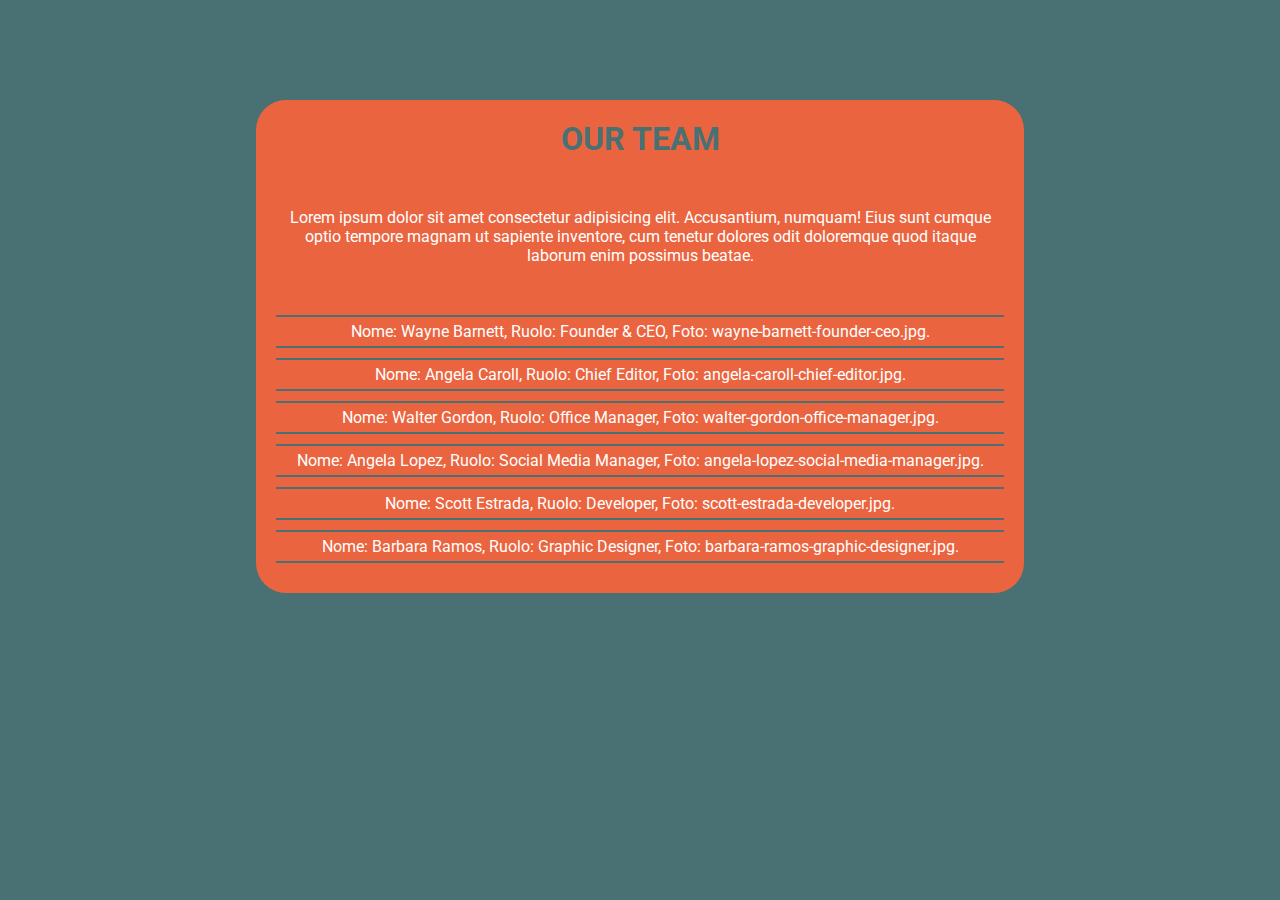
==== bonus/index.html @ c10b6f4f "Creata la cartella bonus" ====
<!DOCTYPE html>
<html lang="en">
<head>
    <meta charset="UTF-8">
    <meta http-equiv="X-UA-Compatible" content="IE=edge">
    <meta name="viewport" content="width=device-width, initial-scale=1.0">

    <!-- google font -->
    <link rel="preconnect" href="https://fonts.googleapis.com">
    <link rel="preconnect" href="https://fonts.gstatic.com" crossorigin>
    <link href="https://fonts.googleapis.com/css2?family=Roboto:ital,wght@0,100;0,300;0,400;0,500;0,700;0,900;1,100;1,300;1,400;1,500;1,700;1,900&display=swap" rel="stylesheet">

    <!-- my style css -->
    <link rel="stylesheet" href="css/style.css">

    <title>Our Team</title>

</head>
<body>
    
    <!-- main -->
    <main>

        <div class="container">

            <h1>OUR TEAM</h1>
            <p>Lorem ipsum dolor sit amet consectetur adipisicing elit. Accusantium, numquam! Eius sunt cumque optio tempore magnam ut sapiente inventore, cum tenetur dolores odit doloremque quod itaque laborum enim possimus beatae.</p>

        </div>

    </main>
    
    <!-- my script js -->
    <script src="js/myscript.js"></script>

</body>
</html>
---- bonus/css/style.css ----
/* general rules */
* {
    margin: 0;
    padding: 0;
    box-sizing: border-box;
    font-family: 'Roboto', sans-serif;
}

body {
    background-color: #497174;
}

/* main rules */
.container {
    background-color: #EB6440;
    color: #fff;
    width: 60%;
    border-radius: 30px;
    margin: 100px auto;
    padding: 20px;
    text-align: center;
}

.container > h1 {
    color: #497174;
}

.container > p {
    margin: 50px 0;
}

.ctn_info_membro {
    padding: 5px 0;
    margin-bottom: 10px;
    border-top: solid 2px #497174;
    border-bottom: solid 2px #497174;
}
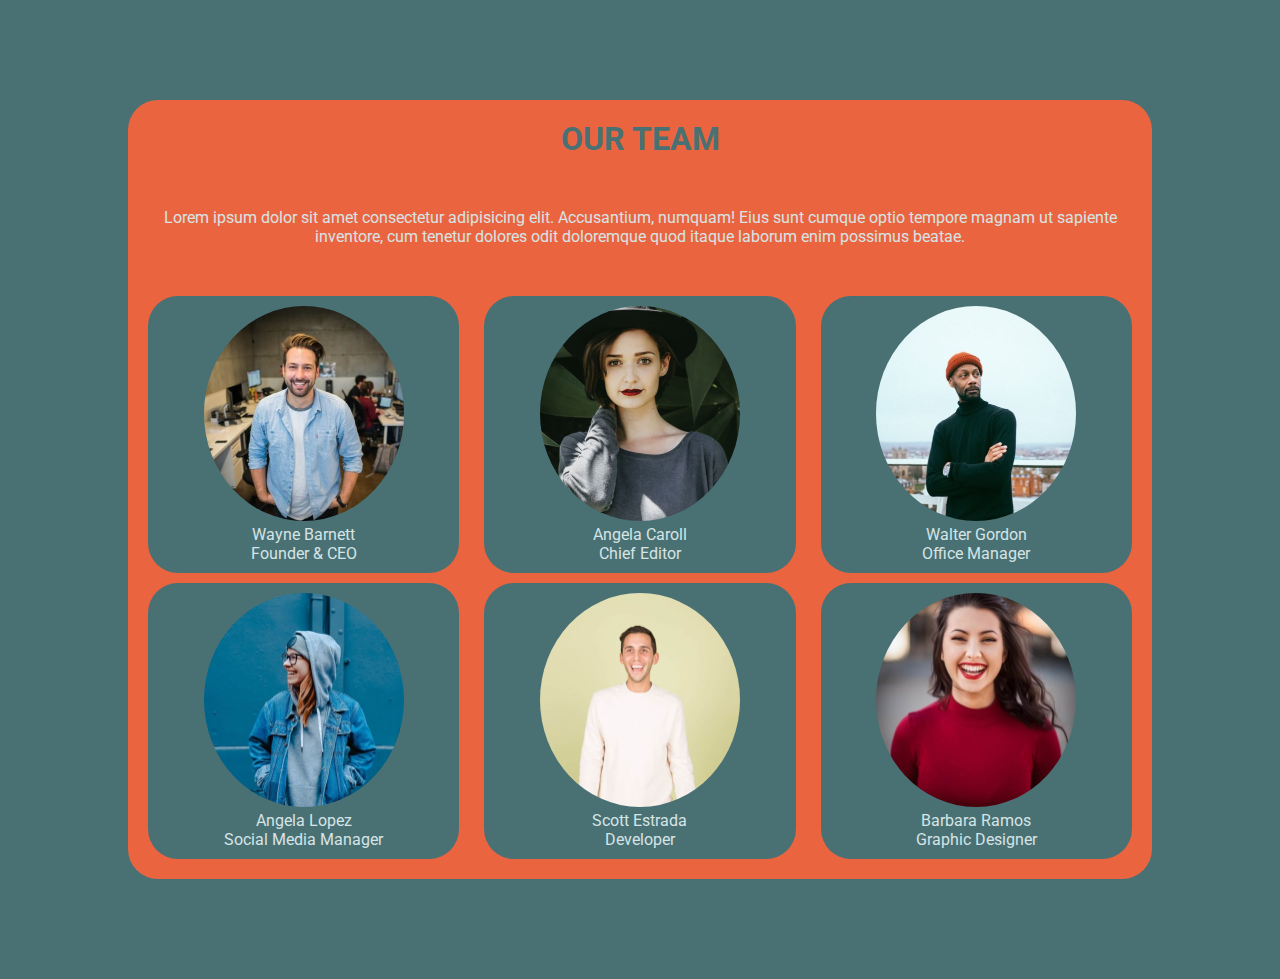
==== commit 17d6aa15: "bonus stato sviluppo: COMPLETATO" ====
--- a/bonus/index.html
+++ b/bonus/index.html
@@ -26,6 +26,11 @@
             <h1>OUR TEAM</h1>
             <p>Lorem ipsum dolor sit amet consectetur adipisicing elit. Accusantium, numquam! Eius sunt cumque optio tempore magnam ut sapiente inventore, cum tenetur dolores odit doloremque quod itaque laborum enim possimus beatae.</p>
 
+            <!-- creo la riga che conterrà le varie card dei membri del team -->
+                <section class="row">
+
+                </section>
+            
         </div>
 
     </main>
--- a/bonus/css/style.css
+++ b/bonus/css/style.css
@@ -13,8 +13,9 @@
 /* main rules */
 .container {
     background-color: #EB6440;
-    color: #fff;
-    width: 60%;
+    color: #D6E4E5;
+    width: 80%;
+    max-width: 1440px;
     border-radius: 30px;
     margin: 100px auto;
     padding: 20px;
@@ -29,9 +30,22 @@
     margin: 50px 0;
 }
 
-.ctn_info_membro {
-    padding: 5px 0;
-    margin-bottom: 10px;
-    border-top: solid 2px #497174;
-    border-bottom: solid 2px #497174;
+.row {
+    display: flex;
+    justify-content: space-between;
+    flex-wrap: wrap;
+    gap: 10px;
+}
+
+.slot {
+    width: calc((100% - 50px) / 3 );
+    padding: 10px;
+    background-color: #497174;
+    border-radius: 30px;
+    text-align: center;
+}
+
+.img_member {
+    width: 200px;
+    border-radius: 50%;
 }